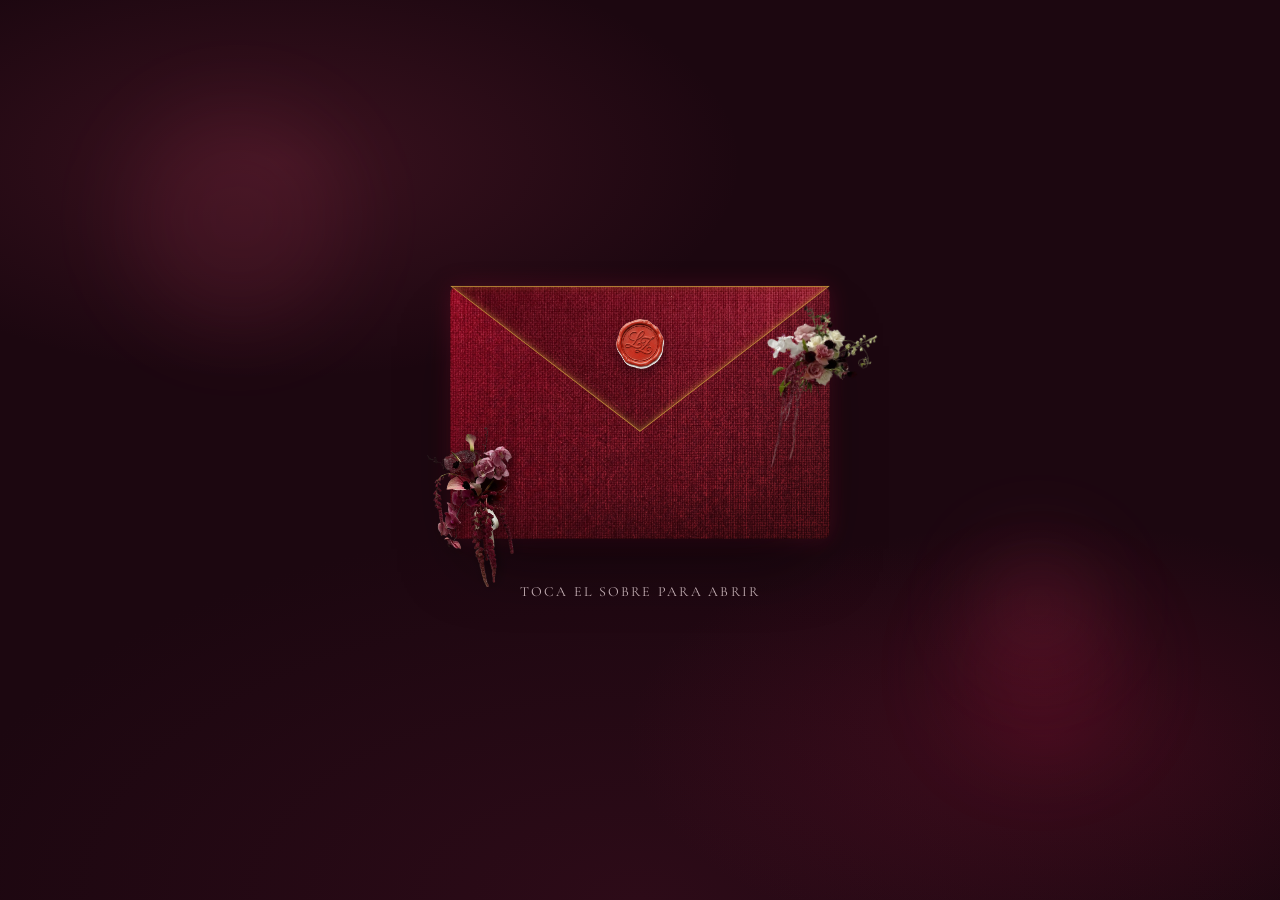
==== index.html @ 882288d1 "Actualiza la paleta de colores del codigo de vestimenta" ====
<!DOCTYPE html>
<html lang="es">
<head>
<meta charset="utf-8">
<meta name="viewport" content="width=device-width, initial-scale=1, viewport-fit=cover">
<title>Linus & Ziara</title>
<style>
  @import url('https://fonts.googleapis.com/css2?family=Alex+Brush&family=Cormorant+Garamond:ital,wght@0,400;0,500;0,600;1,500&family=Lora:ital,wght@0,400;0,500;1,400&family=Pinyon+Script&display=swap');

  :root{
    --stage-bg:#1c0710;
    --stage-bg-2:#2d0b18;
    --wine:#b81a29;
    --wine-deep:#820e18;
    --wine-soft:#cc2535;
    --wine-rose:#e35d64;
    --paper:#fffdfb;
    --paper-shade:#f4e9ea;
    --ink:#2b1116;
    --ink-muted:#8c6b71;
    --glow:rgba(180,60,90,.20);
    --gold-hi:#f2d998;
    --gold:#c99a3e;
    --gold-deep:#7a5420;
    --gold-ink:#4a3410;
    --fabric-tex:url('assets/red_linen.jpg');
    --paper-tex:url('assets/ivory_paper.jpg');
  }

  *{box-sizing:border-box;}
  html,body{height:100%;}
  body{
    margin:0;
    background:var(--stage-bg);
    color:var(--paper);
    font-family:'Lora', ui-serif, Georgia, serif;
    overflow-x:hidden;
    min-height:100vh;
  }
  @media (prefers-reduced-motion: reduce){
    *{animation-duration:.01ms !important; transition-duration:.01ms !important;}
  }

  .flourish{color:var(--wine); display:block; margin:0 auto;}
  .flourish.on-photo{color:#fbeee9;}

  /* ---------- Stage / envelope ---------- */
  .stage{
    position:fixed;
    inset:0;
    display:flex;
    align-items:center;
    justify-content:center;
    background:
      radial-gradient(ellipse 60% 40% at 22% 18%, var(--glow), transparent 60%),
      radial-gradient(ellipse 55% 40% at 82% 82%, rgba(122,19,48,.30), transparent 60%),
      radial-gradient(ellipse 80% 60% at 50% 100%, var(--stage-bg-2), transparent 70%),
      var(--stage-bg);
    transition:opacity 1s ease, transform 1.1s ease;
    padding:24px;
  }
  .stage .orb{
    position:absolute;
    border-radius:50%;
    filter:blur(42px);
    background:var(--glow);
    opacity:.7;
    animation:drift 9s ease-in-out infinite;
  }
  .orb.o1{width:220px;height:220px;top:12%;left:10%;animation-delay:0s;}
  .orb.o2{width:170px;height:170px;bottom:16%;right:12%;background:rgba(122,19,48,.35);animation-delay:2.4s;}
  .orb.o3{width:130px;height:130px;top:60%;left:76%;animation-delay:4.8s;}
  @keyframes drift{
    0%,100%{transform:translateY(0) scale(1);}
    50%{transform:translateY(-18px) scale(1.08);}
  }
  body.revealed .stage{opacity:0; transform:scale(.94); pointer-events:none;}

  .envelope-column{
    position:relative;
    display:flex;
    flex-direction:column;
    align-items:center;
    gap:30px;
    z-index:2;
  }

  .halo{
    position:absolute;
    top:50%; left:50%;
    width:min(84vw,380px);
    aspect-ratio:1/1;
    transform:translate(-50%,-50%);
    border-radius:50%;
    box-shadow:0 0 0 0 rgba(201,138,153,.35);
    animation:halo 2.8s ease-out infinite;
    pointer-events:none;
    z-index:0;
  }
  @keyframes halo{
    0%{box-shadow:0 0 0 0 rgba(201,138,153,.32);}
    70%{box-shadow:0 0 0 34px rgba(201,138,153,0);}
    100%{box-shadow:0 0 0 34px rgba(201,138,153,0);}
  }
  .envelope.open ~ .halo, body.revealed .halo{opacity:0;}

  .envelope{
    position:relative;
    width:min(84vw, 380px);
    aspect-ratio:3/2;
    z-index:1;
    cursor:pointer;
  }
  .envelope-body{
    position:absolute; inset:0;
    background-image: linear-gradient(155deg, rgba(255,255,255,0.1), rgba(0,0,0,0.5)), var(--fabric-tex);
    background-size: cover, cover;
    background-blend-mode: overlay, normal;
    border-radius:8px;
    box-shadow:0 35px 70px -25px rgba(10,2,5,.7), 0 0 22px rgba(122,19,48,.4), inset 0 0 0 1px rgba(0,0,0,.25);
  }
  .envelope-body::after{
    content:"";
    position:absolute; inset:0;
    border-radius:8px;
    background:
      linear-gradient(115deg, rgba(255,255,255,.28) 0%, rgba(255,255,255,0) 22%, rgba(0,0,0,0) 68%, rgba(0,0,0,.22) 100%),
      radial-gradient(ellipse 70% 40% at 50% 0%, rgba(0,0,0,.30), transparent 70%),
      radial-gradient(ellipse 90% 30% at 50% 100%, rgba(0,0,0,.22), transparent 70%);
    mix-blend-mode:overlay;
    pointer-events:none;
  }
  .edge-svg{
    position:absolute; inset:0;
    width:100%; height:100%;
    filter:drop-shadow(0 0 2px rgba(201,154,62,.8)) drop-shadow(0 0 5px rgba(201,154,62,.45));
    pointer-events:none;
  }
  .edge-line{
    fill:none;
    stroke:var(--gold);
    stroke-width:1.6;
    vector-effect:non-scaling-stroke;
  }
  .envelope-liner{
    position:absolute; left:3%; right:3%; top:3%; height:58%;
    background:linear-gradient(200deg, var(--gold-hi), var(--gold) 60%, var(--gold-deep));
    clip-path:polygon(0 0, 100% 0, 50% 88%);
    border-radius:6px 6px 0 0;
    opacity:0;
    transition:opacity .3s ease .2s;
  }
  .envelope.open .envelope-liner{opacity:1;}
  .peek{
    position:absolute;
    left:12%; right:12%; top:9%;
    height:32%;
    background:var(--paper-tex), var(--paper);
    background-size: cover;
    border-radius:2px 2px 0 0;
    box-shadow:0 -2px 10px rgba(74,5,24,.15);
    z-index:1;
    display:flex;
    align-items:flex-end;
    justify-content:center;
    padding-bottom:8px;
    opacity:0;
    transform:translateY(6px);
    transition:opacity .5s ease .55s, transform .5s ease .55s;
  }
  .envelope.open .peek{opacity:1; transform:translateY(0);}
  .peek span{
    font-family:'Cormorant Garamond', serif;
    font-style:italic;
    font-size:13px;
    color:var(--wine);
    letter-spacing:.03em;
  }
  .envelope-pocket{
    position:absolute; left:0; right:0; bottom:0; height:62%;
    background-image: linear-gradient(160deg, rgba(255,255,255,0.15), rgba(0,0,0,0.6)), var(--fabric-tex);
    background-size: cover, cover;
    background-blend-mode: overlay, normal;
    clip-path:polygon(0 100%, 0 22%, 50% 74%, 100% 22%, 100% 100%);
    border-radius:0 0 8px 8px;
    box-shadow:inset 0 0 0 1px rgba(0,0,0,.25);
    z-index:3;
    opacity:0;
    transition:opacity .35s ease .35s;
  }
  .envelope.open .envelope-pocket{opacity:1;}
  .envelope-flap{
    position:absolute; left:0; right:0; top:0; height:64%;
    background-image:
      linear-gradient(200deg, rgba(255,255,255,0.15), rgba(0,0,0,0.5)),
      linear-gradient(180deg, transparent 82%, rgba(0,0,0,.35) 97%, rgba(0,0,0,.5) 100%),
      var(--fabric-tex);
    background-size: cover, cover, cover;
    background-blend-mode: overlay, normal, normal;
    clip-path:polygon(0 0, 100% 0, 50% 90%);
    transform-origin:top center;
    transform:rotateX(0deg);
    transition:transform 1s cubic-bezier(.62,0,.34,1);
    z-index:4;
    border-radius:8px 8px 0 0;
    box-shadow:inset 0 0 0 1px rgba(0,0,0,.25);
    filter:drop-shadow(0 8px 10px rgba(5,1,3,.4));
  }
  .envelope.open .envelope-flap{transform:rotateX(180deg); z-index:0;}

  .seal-mark{
    width: 100%; height: 100%;
    background-image: url('assets/seal_transparent.png');
    background-size: cover;
    background-position: center;
    background-repeat: no-repeat;
    display:flex; align-items:center; justify-content:center;
    font-family:'Pinyon Script', cursive;
    font-weight:400;
    letter-spacing:.02em;
    color:var(--gold-ink);
    text-shadow:0 1px 0 rgba(255,238,196,.55), 0 -1px 1px rgba(51,32,4,.5);
    position: relative;
    filter: drop-shadow(0 6px 8px rgba(20,2,5,.5));
  }
  .seal-mark .amp{
    font-size:1.05em;
    margin:0 1px;
  }
  .seal{
    position:absolute;
    top:35%; left:50%;
    width:65px; height:65px;
    transform:translate(-50%,-50%);
    font-size:32px;
    z-index:5;
    transition:opacity .4s ease, transform .5s ease;
  }
  .envelope.open .seal{opacity:0; transform:translate(-50%,-50%) scale(.4) rotate(25deg);}

  .hint{
    font-family:'Cormorant Garamond', serif;
    font-size:14px;
    letter-spacing:.16em;
    text-transform:uppercase;
    color:#f2dbe0;
    opacity:.85;
    animation:pulse 2.6s ease-in-out infinite;
    text-align:center;
    transition:opacity .4s ease;
  }
  body.opened .hint{opacity:0;}
  @keyframes pulse{
    0%,100%{opacity:.55; transform:translateY(0);}
    50%{opacity:1; transform:translateY(-3px);}
  }

  /* ---------- Invitation panel ---------- */
  .invitation{
    position:fixed;
    inset:0;
    overflow-y:auto;
    -webkit-overflow-scrolling:touch;
    opacity:0;
    transform:scale(.97);
    pointer-events:none;
    transition:opacity 1s ease .1s, transform 1.1s cubic-bezier(.2,.7,.2,1) .1s;
    background:var(--paper-tex), var(--paper);
    background-size:cover;
    background-attachment:fixed;
    z-index:5;
  }
  body.revealed .invitation{opacity:1; transform:scale(1); pointer-events:auto;}

  .page{
    max-width:400px;
    margin:0 auto;
    padding:56px 22px 90px;
    color:var(--ink);
    text-align:center;
  }

  .slip{
    position:relative;
    max-width:300px;
    margin:0 auto 64px;
    padding:26px 20px 24px;
    border-radius:3px;
    background:var(--paper-tex), var(--paper);
    background-size:cover;
    box-shadow:0 22px 40px -22px rgba(20,2,5,.55), 0 0 0 1px rgba(122,19,48,.3);
    color:var(--ink);
    text-align:center;
  }
  .slip.rot-a{ transform:rotate(-1.8deg); }
  .slip.rot-b{ transform:rotate(1.6deg); }
  .slip.slip-wine{
    background-image:linear-gradient(160deg, rgba(255,255,255,.12), rgba(0,0,0,.5)), var(--fabric-tex);
    background-size:cover;
    color:#f6e8ea;
    box-shadow:0 22px 40px -22px rgba(20,2,5,.6), 0 0 0 1px rgba(0,0,0,.3);
  }
  .slip--hero{
    max-width:320px;
    padding:0;
    overflow:hidden;
    border-radius:4px;
  }
  .slip--hero .card-body-mini{
    padding:20px 20px 30px;
  }

  .clip-deco{
    position:absolute;
    top:-46px; left:50%;
    transform:translateX(-50%) rotate(-7deg);
    width:32px;
    z-index:4;
    pointer-events:none;
  }
  .clip-deco.clip-lg{ width:44px; top:-58px; }

  .floral-row{
    position:relative;
    display:flex;
    justify-content:center;
    margin:-46px 0;
    z-index:2;
    pointer-events:none;
  }
  .floral-img{ width:150px; }
  .floral-img.floral-lg{ width:180px; }
  .floral-img.floral-sm{ width:120px; }

  .card-band{
    position:relative;
    height:clamp(190px, 40vw, 250px);
    overflow:hidden;
  }
  .card-band img{
    position:absolute; inset:0;
    width:100%; height:100%;
    object-fit:cover;
    object-position:center 22%;
    filter:contrast(1.08) brightness(.94);
  }
  .card-band .tint{
    position:absolute; inset:0;
    background:linear-gradient(180deg, rgba(18,2,6,.22) 0%, rgba(18,2,6,.42) 55%, rgba(18,2,6,.86) 100%);
  }
  .card-band .band-content{
    position:absolute; inset:0;
    display:flex; flex-direction:column;
    align-items:center; justify-content:flex-end;
    padding:18px 20px 30px;
    gap:8px;
  }
  .eyebrow{
    font-family:'Cormorant Garamond', serif;
    font-size:12.5px;
    letter-spacing:.34em;
    text-transform:uppercase;
    color:#f4d9de;
    margin:0;
    text-shadow:0 1px 4px rgba(0,0,0,.4);
  }
  .names{
    font-family:'Alex Brush', cursive;
    font-size:clamp(44px, 11vw, 64px);
    line-height:1;
    margin:0;
    color:#fffdfb;
    text-shadow:0 2px 10px rgba(0,0,0,.4);
  }

  .medallion{
    width:66px; height:54px;
    font-size:25px;
    margin:-27px auto 0;
    position:relative;
    z-index:3;
    box-shadow:0 6px 14px rgba(20,2,5,.5), 0 0 0 3px var(--paper), inset 0 0 0 1px rgba(255,241,204,.5), inset 0 -3px 5px rgba(74,52,16,.4);
  }

  .card-body{
    padding:16px clamp(22px,6vw,40px) clamp(28px,5vw,38px);
  }

  .lede{
    font-family:'Lora', serif;
    font-size:15px;
    line-height:1.7;
    color:var(--ink);
    margin:14px 0 18px;
  }

  .detail{
    margin:0 0 6px;
    font-family:'Cormorant Garamond', serif;
    font-size:11.5px;
    letter-spacing:.3em;
    text-transform:uppercase;
    color:var(--wine);
  }
  .detail-value{
    font-family:'Lora', serif;
    font-size:15px;
    color:var(--ink);
    margin:0 0 20px;
    line-height:1.6;
  }
  .detail-value .note{
    display:block;
    font-size:12.5px;
    font-style:italic;
    color:var(--ink-muted);
    margin-top:4px;
  }
  .guest-name{
    display:block;
    font-family:'Cormorant Garamond', serif;
    font-style:italic;
    font-weight:600;
    font-size:clamp(21px,4.6vw,26px);
    color:var(--wine);
    margin:0 0 22px;
  }

  .divider-row{margin:16px 0;}

  .date-block{
    display:flex;
    align-items:center;
    justify-content:center;
    gap:16px;
    margin:4px 0 8px;
  }
  .date-block .day{
    font-family:'Cormorant Garamond', serif;
    font-size:clamp(46px,11vw,60px);
    line-height:.9;
    color:var(--ink);
    font-weight:500;
  }
  .date-block .month-year{
    text-align:left;
    font-family:'Cormorant Garamond', serif;
    letter-spacing:.16em;
    text-transform:uppercase;
    line-height:1.5;
    font-size:13.5px;
    color:var(--wine);
    border-left:1px solid var(--wine-rose);
    padding-left:14px;
  }
  .full-date{
    font-family:'Lora', serif;
    font-style:italic;
    font-size:14px;
    color:var(--ink-muted);
    margin:0 0 24px;
    text-transform:capitalize;
  }

  .signoff{
    font-family:'Alex Brush', cursive;
    font-size:28px;
    color:var(--wine);
    margin:20px 0 4px;
  }

  .map-thumb{
    display:block;
    position:relative;
    width:100%;
    max-width:320px;
    margin:2px auto 22px;
    border-radius:6px;
    overflow:hidden;
    border:1px solid var(--wine);
    box-shadow:0 12px 26px -14px rgba(74,5,24,.55);
    text-decoration:none;
  }
  .map-thumb img{
    display:block;
    width:100%;
    aspect-ratio:4/3;
    object-fit:cover;
  }
  .map-thumb .map-pin{
    position:absolute;
    left:50%; top:50%;
    transform:translate(-50%,-100%);
    width:22px; height:28px;
    filter:drop-shadow(0 3px 5px rgba(20,2,6,.5));
  }
  .map-thumb .map-caption{
    position:absolute; left:0; right:0; bottom:0;
    background:rgba(255,253,251,.92);
    color:var(--wine);
    font-family:'Cormorant Garamond', serif;
    font-size:11px;
    letter-spacing:.16em;
    text-transform:uppercase;
    text-align:center;
    padding:7px 6px;
    border-top:1px solid rgba(122,19,48,.35);
  }

  .music-row{
    margin-top:20px;
    display:flex;
    align-items:center;
    justify-content:center;
    gap:10px;
  }
  .music-btn{
    display:flex;
    align-items:center;
    justify-content:center;
    width:34px; height:34px;
    border-radius:50%;
    border:1px solid var(--wine-rose);
    background:transparent;
    color:var(--wine);
    cursor:pointer;
    flex-shrink:0;
    transition:background .2s ease;
  }
  .music-btn:hover{background:rgba(122,19,48,.08);}
  .music-btn:focus-visible{outline:2px solid var(--wine); outline-offset:2px;}
  .music-caption{
    font-family:'Cormorant Garamond', serif;
    font-style:italic;
    font-size:12px;
    color:var(--ink-muted);
    text-align:left;
    line-height:1.3;
  }

  .replay{
    display:inline-block;
    margin-top:18px;
    font-family:'Cormorant Garamond', serif;
    font-size:10.5px;
    letter-spacing:.22em;
    text-transform:uppercase;
    color:var(--ink-muted);
    background:none;
    border:none;
    border-bottom:1px solid transparent;
    cursor:pointer;
    padding:2px 0;
  }
  .replay:hover{border-bottom-color:var(--wine-rose);}

  /* RSVP Form Styles */
  .rsvp-section {
    margin: 30px 0 10px;
    display: flex;
    flex-direction: column;
    align-items: center;
  }
  .rsvp-title {
    font-family: 'Cormorant Garamond', serif;
    font-size: 16px;
    letter-spacing: .15em;
    text-transform: uppercase;
    color: var(--wine);
    margin-bottom: 20px;
  }
  .rsvp-form {
    width: 100%;
    max-width: 280px;
    display: flex;
    flex-direction: column;
    gap: 15px;
  }
  .rsvp-form select,
  .rsvp-form input,
  .rsvp-form textarea {
    font-family: 'Lora', serif;
    font-size: 14px;
    color: var(--ink);
    background: transparent;
    border: none;
    border-bottom: 1px solid rgba(122,19,48,.35);
    padding: 8px 0;
    width: 100%;
    outline: none;
    border-radius: 0;
  }
  .rsvp-form textarea {
    resize: vertical;
    min-height: 60px;
  }
  .rsvp-form select::placeholder,
  .rsvp-form input::placeholder,
  .rsvp-form textarea::placeholder {
    color: var(--ink-muted);
    font-style: italic;
  }
  .rsvp-form select {
    color: var(--ink-muted);
    font-style: italic;
    cursor: pointer;
  }
  .rsvp-form select:focus,
  .rsvp-form input:focus,
  .rsvp-form textarea:focus {
    border-bottom-color: var(--wine);
  }
  .rsvp-submit {
    margin-top: 15px;
    background: var(--wine);
    color: #fff;
    font-family: 'Cormorant Garamond', serif;
    font-size: 14px;
    letter-spacing: .15em;
    text-transform: uppercase;
    border: none;
    padding: 12px 24px;
    border-radius: 4px;
    cursor: pointer;
    transition: background .3s ease;
  }
  .rsvp-submit:hover {
    background: var(--ink);
  }


  .panel-wine{
    position:relative;
    margin:6px auto 26px;
    max-width:320px;
    padding:22px 20px 24px;
    border-radius:6px;
    background-image:linear-gradient(160deg, rgba(255,255,255,.12), rgba(0,0,0,.55)), var(--fabric-tex);
    background-size:cover;
    box-shadow:0 14px 30px -16px rgba(74,5,24,.55);
    color:#f6e8ea;
    text-align:center;
  }
  .panel-eyebrow{
    font-family:'Cormorant Garamond', serif;
    font-size:11.5px;
    letter-spacing:.3em;
    text-transform:uppercase;
    color:var(--gold-hi);
    margin:0 0 8px;
  }
  .panel-title{
    font-family:'Cormorant Garamond', serif;
    font-style:italic;
    font-weight:600;
    font-size:22px;
    margin:0 0 10px;
    color:#fffdfb;
  }
  .panel-text{
    font-family:'Lora', serif;
    font-size:14px;
    line-height:1.6;
    margin:0 0 10px;
    color:#f6e8ea;
  }
  .panel-note{
    font-family:'Lora', serif;
    font-style:italic;
    font-size:12.5px;
    color:#e7c9cf;
    margin:0 0 14px;
  }
  .palette-dots{
    display:flex;
    flex-wrap:wrap;
    align-items:center;
    justify-content:center;
    gap:10px;
  }
  .palette-dots span{
    width:15px; height:15px;
    border-radius:50%;
    display:inline-block;
    box-shadow:0 0 0 1px rgba(255,255,255,.4);
  }
  .countdown{
    margin:4px auto 26px;
    text-align:center;
  }
  .countdown-label{
    font-family:'Alex Brush', cursive;
    font-size:26px;
    color:var(--wine);
    margin:0 0 4px;
  }
  .countdown-grid{
    display:flex;
    align-items:flex-start;
    justify-content:center;
    gap:18px;
    margin:6px 0 8px;
  }
  .countdown-cell{
    display:flex;
    flex-direction:column;
    align-items:center;
    min-width:52px;
  }
  .countdown-cell .num{
    font-family:'Cormorant Garamond', serif;
    font-weight:600;
    font-size:clamp(30px,7vw,38px);
    color:var(--ink);
    line-height:1;
  }
  .countdown-cell .unit{
    font-family:'Cormorant Garamond', serif;
    font-size:10.5px;
    letter-spacing:.18em;
    text-transform:uppercase;
    color:var(--ink-muted);
    margin-top:4px;
  }
  .countdown-sub{
    font-family:'Cormorant Garamond', serif;
    font-size:13px;
    letter-spacing:.14em;
    text-transform:uppercase;
    color:var(--wine);
    margin:0;
  }

  /* ---------- Decoration editor (edit mode only) ---------- */
  body.edit-mode .deco{
    cursor:grab;
    outline:1.5px dashed rgba(122,19,48,.55);
    outline-offset:3px;
    pointer-events:auto !important;
    touch-action:none;
  }
  body.edit-mode .deco:active{cursor:grabbing;}
  body.edit-mode .deco.deco-active{
    outline:1.5px dashed var(--gold);
    z-index:50 !important;
  }
  .deco-handle{
    position:fixed;
    width:22px; height:22px;
    border-radius:50%;
    background:var(--wine);
    border:2px solid #fff;
    box-shadow:0 2px 8px rgba(0,0,0,.4);
    z-index:9999;
    cursor:grab;
    display:none;
    align-items:center;
    justify-content:center;
    touch-action:none;
  }
  .deco-handle::after{
    content:"";
    width:8px; height:8px;
    border-radius:50%;
    background:#fff;
  }
  body.edit-mode .deco-handle.show{display:flex;}

  .editor-bar{
    position:fixed;
    left:50%;
    bottom:16px;
    transform:translateX(-50%);
    z-index:9999;
    display:none;
    align-items:center;
    gap:10px;
    background:var(--ink);
    color:#fff;
    padding:10px 14px;
    border-radius:30px;
    box-shadow:0 10px 30px rgba(0,0,0,.4);
    font-family:'Lora', serif;
    font-size:12.5px;
    max-width:92vw;
  }
  body.edit-mode .editor-bar{display:flex;}
  .editor-bar button{
    font-family:'Cormorant Garamond', serif;
    font-size:12.5px;
    letter-spacing:.08em;
    text-transform:uppercase;
    background:var(--wine);
    color:#fff;
    border:none;
    border-radius:20px;
    padding:8px 14px;
    cursor:pointer;
  }
  .editor-bar button.secondary{background:transparent; border:1px solid rgba(255,255,255,.4);}
  .editor-hint{opacity:.75; display:none;}
  @media (min-width:480px){.editor-hint{display:inline;}}

  .editor-modal{
    position:fixed; inset:0;
    background:rgba(10,2,5,.75);
    z-index:10000;
    display:none;
    align-items:center;
    justify-content:center;
    padding:20px;
  }
  .editor-modal.show{display:flex;}
  .editor-modal-box{
    background:#fff;
    color:var(--ink);
    border-radius:8px;
    padding:20px;
    max-width:480px;
    width:100%;
  }
  .editor-modal-box h3{
    font-family:'Cormorant Garamond', serif;
    margin:0 0 10px;
    font-size:18px;
  }
  .editor-modal-box textarea{
    width:100%;
    height:140px;
    font-family:monospace;
    font-size:11px;
    padding:8px;
    box-sizing:border-box;
    border:1px solid #ccc;
    border-radius:4px;
  }
  .editor-modal-box .modal-actions{
    display:flex; gap:8px; margin-top:12px; justify-content:flex-end;
  }
  .editor-modal-box button{
    font-family:'Cormorant Garamond', serif;
    font-size:13px;
    text-transform:uppercase;
    letter-spacing:.05em;
    padding:8px 16px;
    border-radius:20px;
    border:1px solid var(--wine);
    background:var(--wine);
    color:#fff;
    cursor:pointer;
  }
  .editor-modal-box button.secondary{background:#fff; color:var(--wine);}
</style>
</head>
<body>


<div class="stage" id="stage">
  <div class="orb o1"></div>
  <div class="orb o2"></div>
  <div class="orb o3"></div>
  <div class="envelope-column">
    <div class="halo"></div>
    <img class="floral-img deco" data-deco="flor-sobre-1" src="assets/flor_wine.png" alt="" style="position:absolute; left:-38px; bottom:-36px; width:150px; transform:translate(-10px,-36px) rotate(-8deg) scale(1); z-index:6; pointer-events:none;">
    <img class="floral-img deco" data-deco="flor-sobre-2" src="assets/flor_mixed.png" alt="" style="position:absolute; right:-30px; top:-40px; width:120px; transform:translate(11px,51px) rotate(12deg) scale(1); z-index:6; pointer-events:none;">
    <div class="envelope" id="envelope">
      <div class="peek"><span>Para ti</span></div>
      <div class="envelope-liner"></div>
      <div class="envelope-body"></div>
      <div class="envelope-pocket">
        <svg class="edge-svg" viewBox="0 0 100 100" preserveAspectRatio="none" aria-hidden="true">
          <polygon class="edge-line" points="0,100 0,22 50,74 100,22 100,100"></polygon>
        </svg>
      </div>
      <div class="envelope-flap">
        <svg class="edge-svg" viewBox="0 0 100 100" preserveAspectRatio="none" aria-hidden="true">
          <polygon class="edge-line" points="0,0 100,0 50,90"></polygon>
        </svg>
        <div class="seal-mark seal"></div>
      </div>
    </div>
    <p class="hint" id="hint">Toca el sobre para abrir</p>
  </div>
</div>

<div class="invitation" id="invitation">
  <div class="page">

    <div class="slip slip--hero">
      <img class="clip-deco clip-lg deco" data-deco="clip-hero" src="assets/clip_tall.png" alt="" style="top:-58px; left:50%; margin-left:-22px; width:44px; transform:translate(0px,0px) rotate(-7deg) scale(1);">
      <div class="card-band">
        <img src="[data-uri]" alt="Linus y Ziara">
        <div class="tint"></div>
        <div class="band-content">
          <svg class="flourish on-photo" viewBox="0 0 120 14" width="90" height="11" aria-hidden="true">
            <line x1="0" y1="7" x2="46" y2="7" stroke="currentColor" stroke-width="1"></line>
            <rect x="53" y="1" width="12" height="12" transform="rotate(45 59 7)" fill="none" stroke="currentColor" stroke-width="1"></rect>
            <line x1="74" y1="7" x2="120" y2="7" stroke="currentColor" stroke-width="1"></line>
          </svg>
          <p class="eyebrow">Nos casamos</p>
          <h1 class="names">Linus &amp; Ziara</h1>
        </div>
      </div>
      <div class="medallion seal-mark"></div>
      <div style="height:22px"></div>
    </div>

    <div class="floral-row" style="margin:-46px 0;"><img class="floral-img floral-lg deco" data-deco="flor-wine" src="assets/flor_wine.png" alt="" style="width:180px; transform:translate(-137px,70px) rotate(2deg) scale(1);"></div>

    <div class="slip rot-a">
      <p class="lede">Con todo nuestro amor, queremos que seas parte de este día.</p>

      <p class="detail">Esta invitación es para</p>
      <span class="guest-name" id="guestName">Familia y amigos</span>

      <div class="date-block">
        <span class="day">07</span>
        <span class="month-year">Noviembre<br>2026</span>
      </div>
      <p class="full-date" id="fullDate">sábado, 7 de noviembre de 2026</p>

      <p class="detail">Hora</p>
      <p class="detail-value">4:20 PM</p>
    </div>

    <div class="slip rot-b">
      <img class="clip-deco deco" data-deco="clip-lugar" src="assets/clip_small.png" alt="" style="top:-46px; left:50%; margin-left:-16px; width:32px; transform:translate(-124px,14px) rotate(-11.362908334607603deg) scale(0.6237131591383683);">
      <p class="detail">Lugar</p>
      <p class="detail-value">En casa de los novios</p>

      <a class="map-thumb" href="https://www.google.com/maps?q=18.35875,-70.169000" target="_blank" rel="noopener noreferrer" aria-label="Abrir la ubicación en Google Maps">
        <img src="[data-uri]" alt="Mapa de la ubicación de la boda">
        <svg class="map-pin" viewBox="0 0 24 30" aria-hidden="true">
          <path d="M12 0C5.9 0 1 4.9 1 11c0 8 11 19 11 19s11-11 11-19C23 4.9 18.1 0 12 0z" fill="#7a1330" stroke="#fffdfb" stroke-width="1.2"></path>
          <circle cx="12" cy="11" r="4" fill="#fffdfb"></circle>
        </svg>
        <span class="map-caption">Toca para ver la ubicación</span>
      </a>
    </div>

    <div class="floral-row" style="margin:-40px 0; z-index:-1;"><img class="floral-img deco" data-deco="flor-calla" src="assets/flor_calla.png" alt="" style="width:150px; transform:translate(105px,6px) rotate(21.008886033971315deg) scale(1.224339437917953);"></div>

    <div class="slip slip-wine rot-a">
      <img class="clip-deco deco" data-deco="clip-vestimenta" src="assets/clip_medium.png" alt="" style="top:-46px; left:50%; margin-left:-17px; width:34px; transform:translate(-119px,20px) rotate(6.261464551675168deg) scale(0.7573879496600532);">
      <p class="panel-eyebrow">Código de vestimenta</p>
      <p class="panel-title">Formal de noche</p>
      <p class="panel-text">Caballeros de traje.<br>Damas con vestido largo.</p>
      <p class="panel-note">Color blanco reservado para la novia</p>
      <div class="palette-dots">
        <span style="background:#5D5C00"></span>
        <span style="background:#B6B27C"></span>
        <span style="background:#B5B063"></span>
        <span style="background:#5A1924"></span>
        <span style="background:#7C3341"></span>
        <span style="background:#44121B"></span>
      </div>
    </div>

    <div class="slip rot-b">
      <p class="countdown-label">Faltan</p>
      <div class="countdown-grid">
        <div class="countdown-cell"><span class="num" id="cdDays">--</span><span class="unit">Días</span></div>
        <div class="countdown-cell"><span class="num" id="cdHours">--</span><span class="unit">Horas</span></div>
        <div class="countdown-cell"><span class="num" id="cdMinutes">--</span><span class="unit">Minutos</span></div>
      </div>
      <p class="countdown-sub">para nuestro gran día</p>
    </div>

    <div class="floral-row" style="margin:-40px 0;"><img class="floral-img floral-sm deco" data-deco="flor-mixed" src="assets/flor_mixed.png" alt="" style="width:120px; transform:translate(-127px,93px) rotate(4deg) scale(1);"></div>

    <div class="slip rot-a">
      <img class="clip-deco deco" data-deco="clip-confirmacion" src="assets/clip_small.png" alt="" style="top:-46px; left:50%; margin-left:-16px; width:32px; transform:translate(83px,6px) rotate(-15.169089975979006deg) scale(0.4124490968534525);">
      <p class="detail">Confirmación</p>
      <p class="detail-value">Nos encantaría contar contigo, cuéntanos si podrás acompañarnos.</p>

      <div class="rsvp-section">
        <h3 class="rsvp-title">CONFIRMA tu ASISTENCIA</h3>
        <form class="rsvp-form" id="rsvpForm">
          <input type="text" id="rsvpName" class="rsvp-input" placeholder="Nombre de los asistentes" required>
          <input type="tel" id="rsvpPhone" class="rsvp-input" placeholder="Teléfono" required>
          <textarea id="rsvpMessage" class="rsvp-textarea" placeholder="Mensaje para los novios"></textarea>
          <button type="submit" class="rsvp-submit">Enviar</button>
        </form>
      </div>
    </div>

    <div class="slip rot-b" style="padding-bottom:30px;">
      <div class="divider-row">
        <svg class="flourish" viewBox="0 0 120 14" width="120" height="14" aria-hidden="true">
          <line x1="0" y1="7" x2="46" y2="7" stroke="currentColor" stroke-width="1"></line>
          <rect x="53" y="1" width="12" height="12" transform="rotate(45 59 7)" fill="none" stroke="currentColor" stroke-width="1"></rect>
          <line x1="74" y1="7" x2="120" y2="7" stroke="currentColor" stroke-width="1"></line>
        </svg>
      </div>
      <p class="signoff">Con amor, Linus &amp; Ziara</p>

      <div class="music-row">
        <button class="music-btn" id="musicBtn" aria-label="Pausar música" type="button">
          <svg id="iconPause" width="12" height="12" viewBox="0 0 24 24" fill="currentColor"><rect x="5" y="4" width="5" height="16" rx="1"></rect><rect x="14" y="4" width="5" height="16" rx="1"></rect></svg>
          <svg id="iconPlay" width="12" height="12" viewBox="0 0 24 24" fill="currentColor" style="display:none"><path d="M7 4l14 8-14 8V4z"></path></svg>
        </button>
        <span class="music-caption">Conversations in the Dark<br>John Legend</span>
      </div>

      <button class="replay" id="replayBtn" type="button">Ver el sobre de nuevo</button>
    </div>

  </div>
</div>

<audio id="bgm" loop preload="none" src="[data-uri]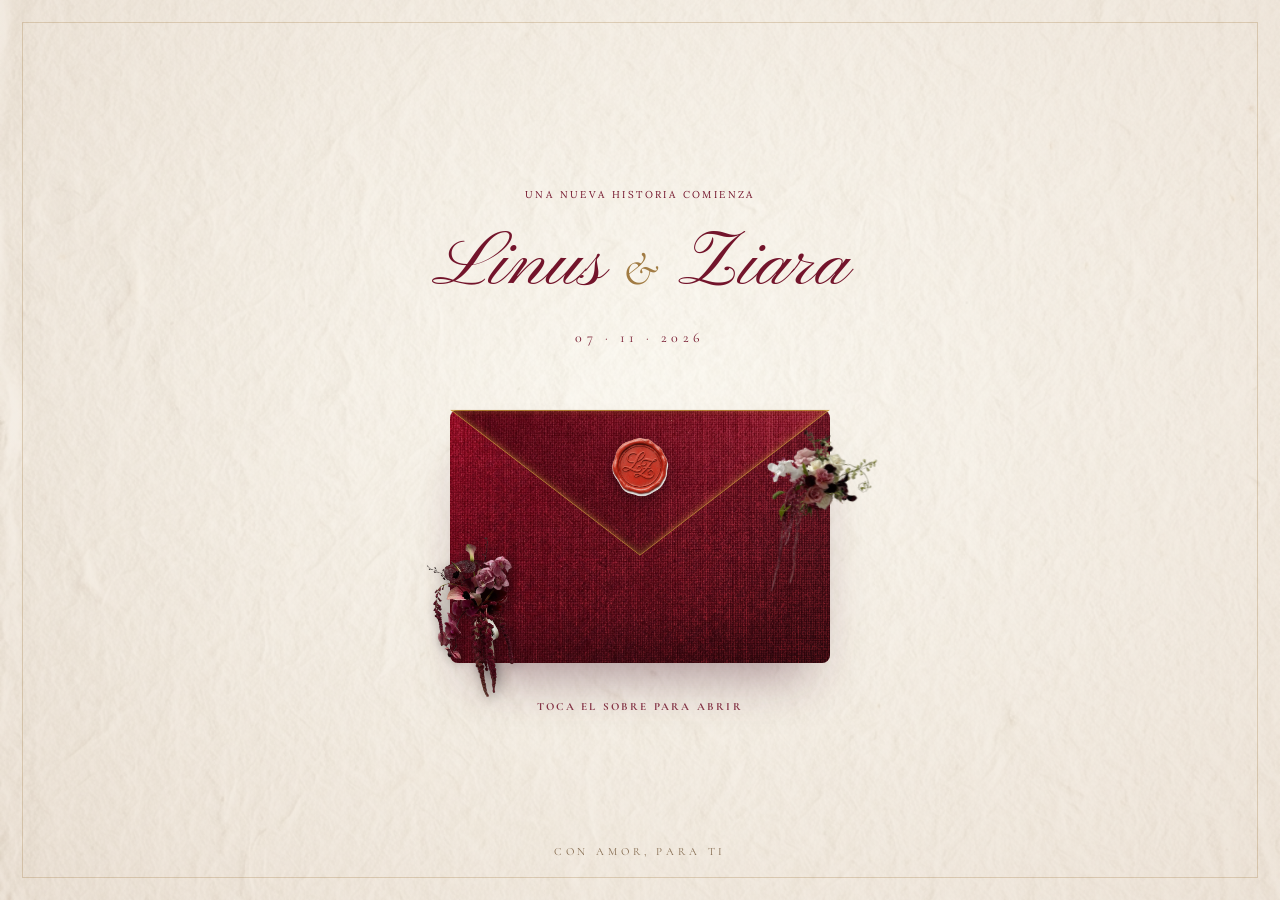
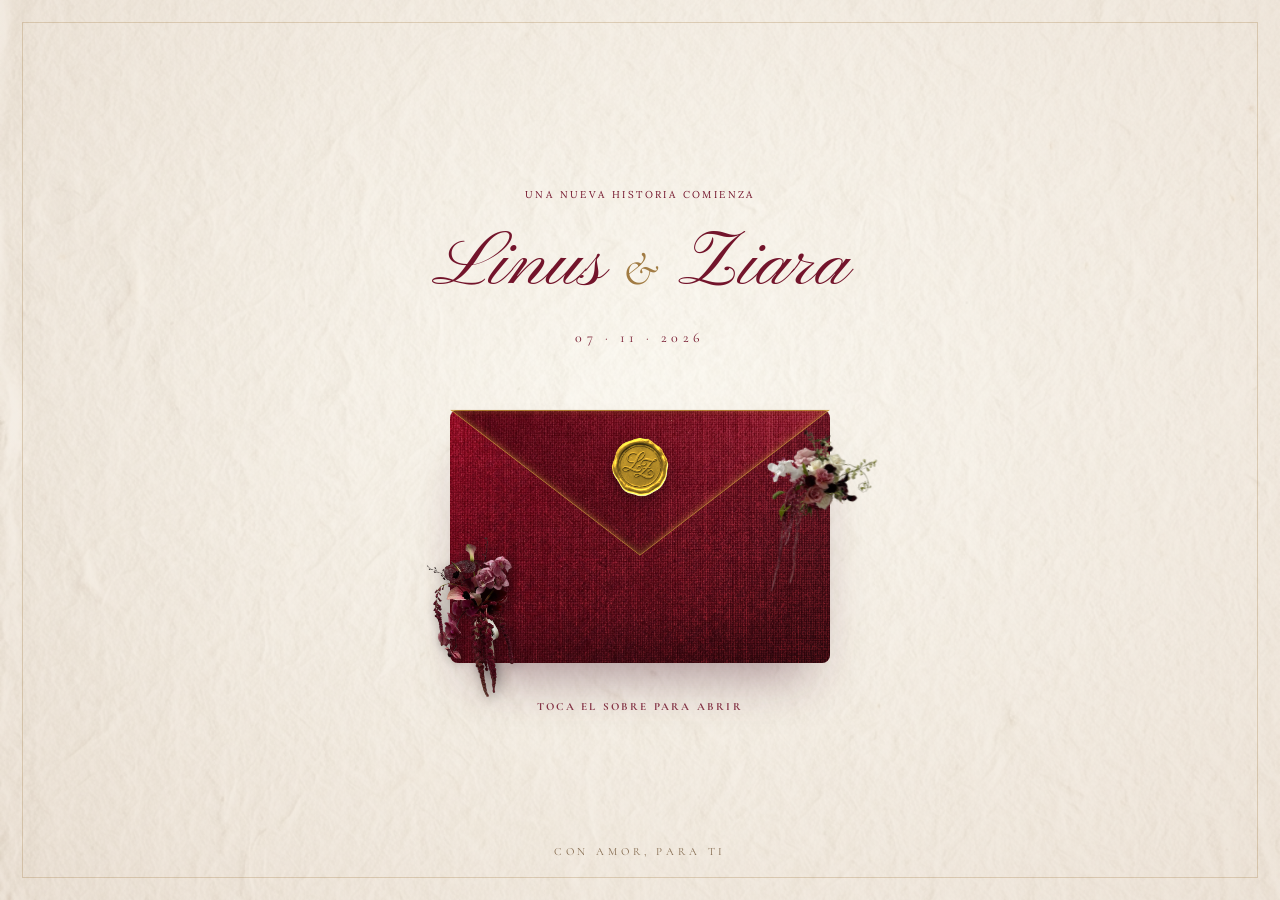
